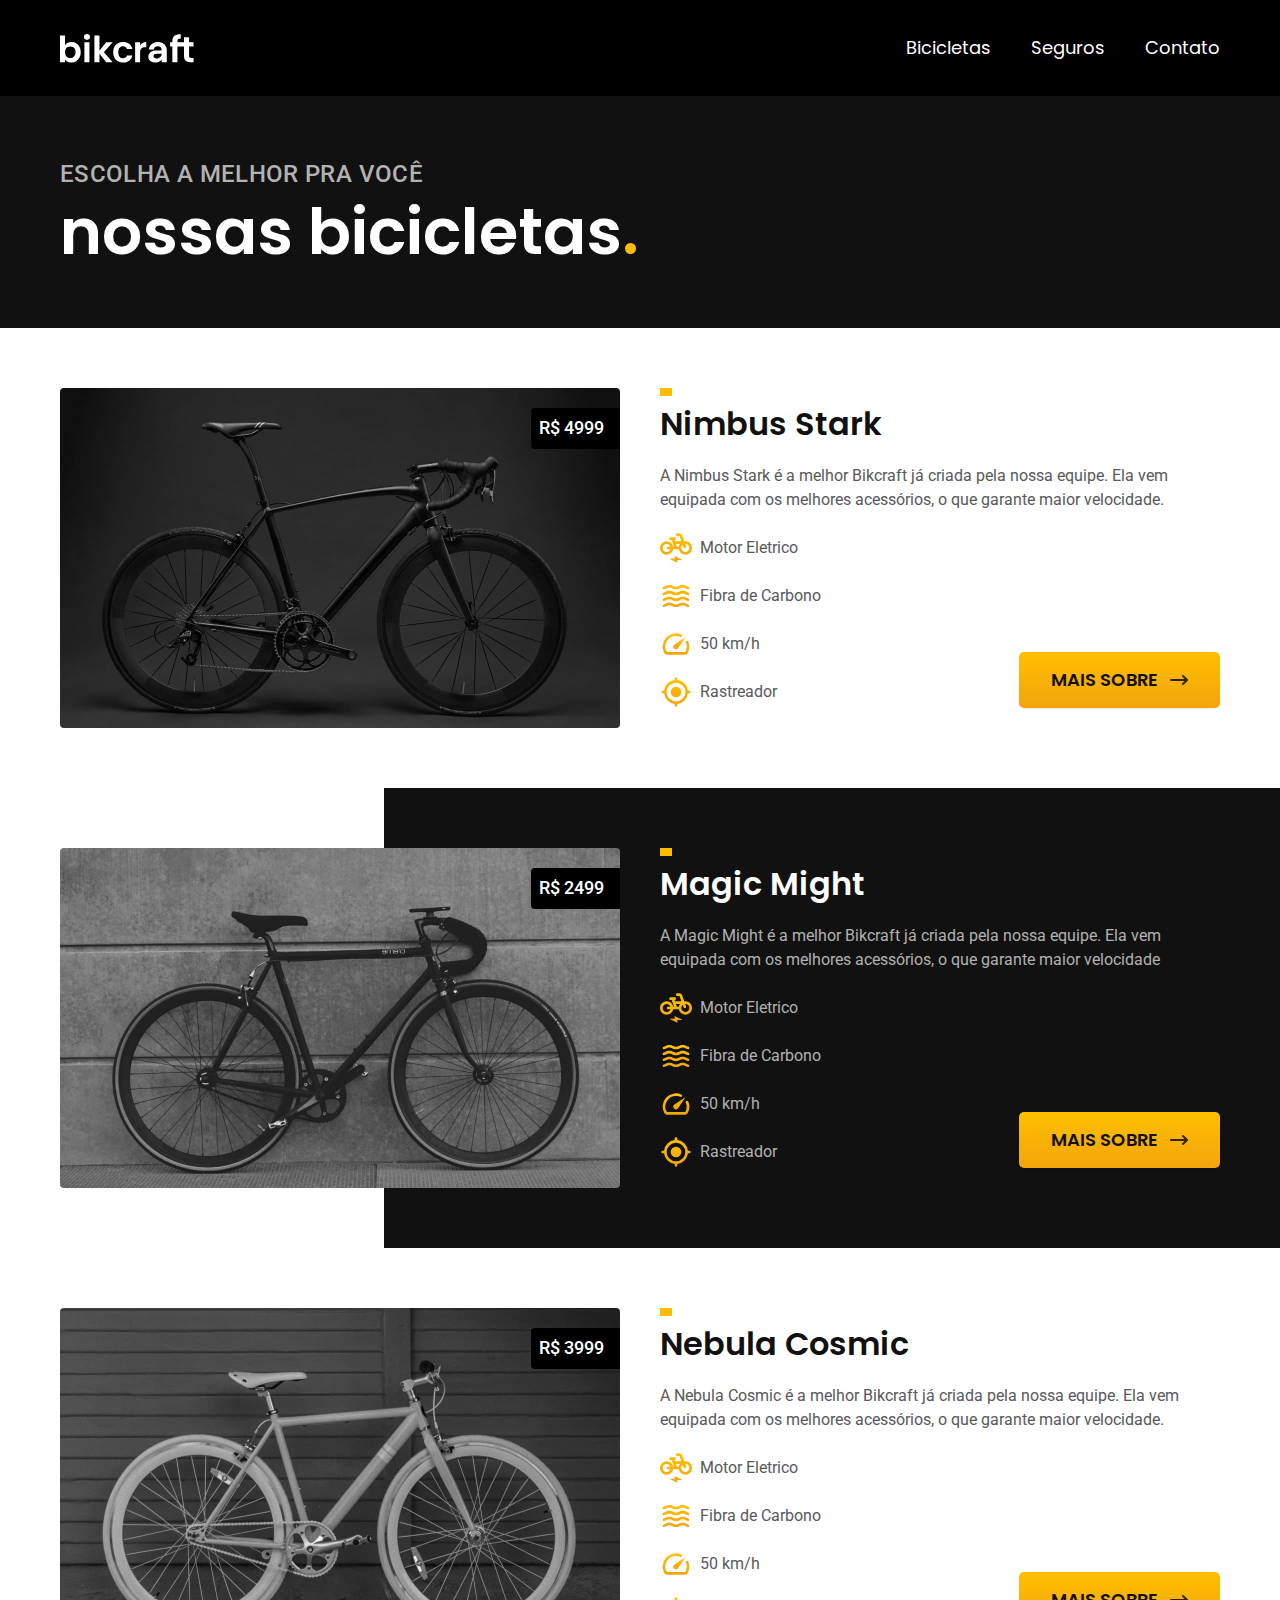
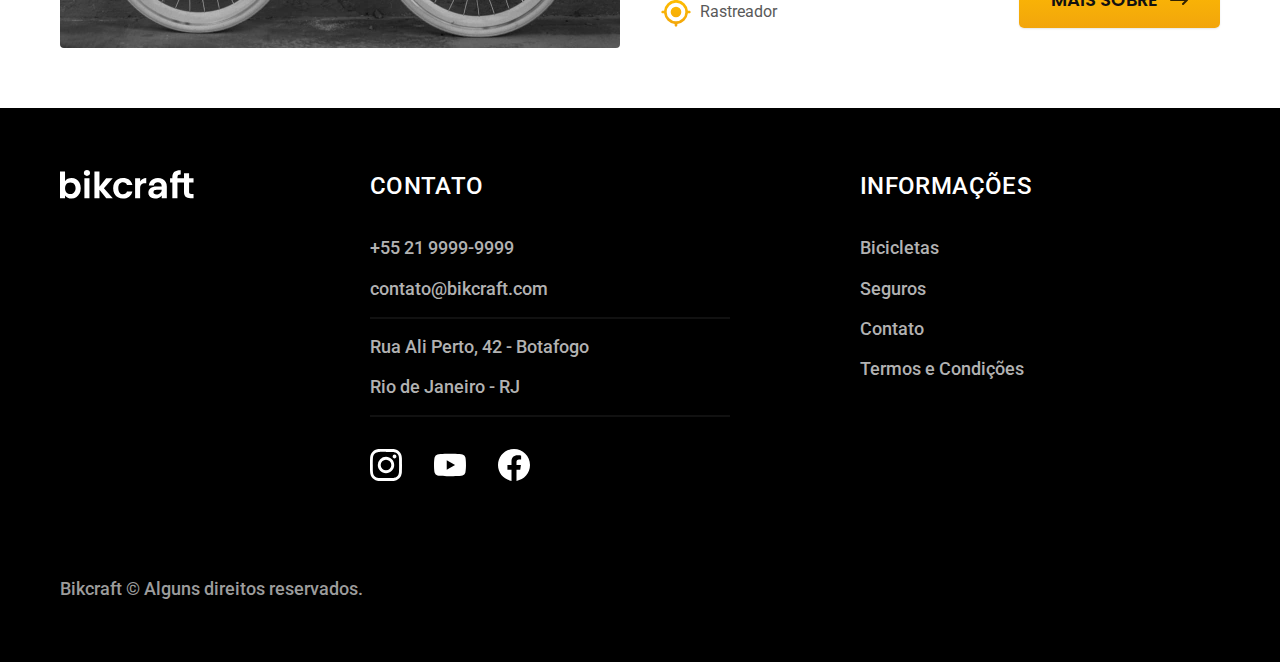
==== bicicletas.html @ 3f830cad "bicicletas e seguros" ====
<!DOCTYPE html>
<html lang="pt-br">

<head>
  <meta charset="UTF-8">
  <meta name="viewport"
    content="width=device-width, initial-scale=1.0">
  <link rel="stylesheet"
    href="./css/style.css">
  <link rel="preconnect"
    href="https://fonts.googleapis.com">
  <link rel="preconnect"
    href="https://fonts.gstatic.com"
    crossorigin>
  <link href="https://fonts.googleapis.com/css2?family=Poppins:wght@400;600&family=Roboto:wght@400;500&family=Merriweather:ital,wght@1,900&display=swap"
    rel="stylesheet">
  <title>Bicicletas</title>
  <meta name="description"
    content="Bicicletas elétricas de alta precisão e qualidade, feitas sob medida para o cliente. Explore o mundo na sua velocidade com a Bikcraft.">
</head>

<body>
  <header class="header-bg">
    <div class="header container">
      <a href="./"><img src="./img/bikcraft.svg"
          alt="bikcraft"></a>
      <nav aria-label="primaria">
        <ul class="header-menu font-1-m cor-00">
          <li><a href="./bicicletas.html">Bicicletas</a></li>
          <li><a href="./seguros.html">Seguros</a></li>
          <li><a href="./contato.html">Contato</a></li>
        </ul>
      </nav>
    </div>
  </header>

  <body>
    <main>
      <div class="titulo-bg">
        <div class="titulo container">
          <p class="font-2-l-b cor-05">Escolha a melhor pra você</p>
          <h1 class="font-1-xxl cor-00">nossas bicicletas<span class="cor-p1">.</span></h1>
        </div>
      </div>


      <div class="bicicletas container">
        <div class="bicicletas-img">
          <span class="font-2-m cor-00">R$ 4999</span>
          <img src="./img/bicicletas/nimbus.jpg"
            alt="Nimbus Stark">
        </div>
        <div class="bicicletas-conteudo">
          <h2 class="font-1-xl">Nimbus Stark</h2>
          <p class="font-2-s cor-08">A Nimbus Stark é a melhor Bikcraft já criada pela nossa equipe. Ela vem equipada com os melhores acessórios, o que garante maior velocidade.</p>
          <ul class="font-2-s cor-08">
            <li>
              <img src="./img/icones/eletrica.svg"
                alt="">
              <p>Motor Eletrico</p>
            </li>
            <li>
              <img src="./img/icones/carbono.svg"
                alt="">
              <p>Fibra de Carbono
              </p>
            </li>
            <li>
              <img src="./img/icones/velocidade.svg"
                alt="">
              <p>50 km/h</p>
            </li>
            <li>
              <img src="./img/icones/rastreador.svg"
                alt="">
              <p>Rastreador</p>
            </li>
          </ul>
          <a href="./nimbus.html"
            class="btn seta">Mais sobre</a>
        </div>
      </div>

      <div class="bicicletas-bg">
        <div class="bicicletas container">
          <div class="bicicletas-img">
            <span class="font-2-m cor-00">R$ 2499</span>
            <img src="./img/bicicletas/magic.jpg"
              alt="Nimbus Stark">
          </div>
          <div class="bicicletas-conteudo">
            <h2 class="font-1-xl cor-00">Magic Might</h2>
            <p class="font-2-s cor-05">A Magic Might é a melhor Bikcraft já criada pela nossa equipe. Ela vem equipada com os melhores acessórios, o que garante maior velocidade</p>
            <ul class="font-2-s cor-05">
              <li>
                <img src="./img/icones/eletrica.svg"
                  alt="">
                <p>Motor Eletrico</p>
              </li>
              <li>
                <img src="./img/icones/carbono.svg"
                  alt="">
                <p>Fibra de Carbono
                </p>
              </li>
              <li>
                <img src="./img/icones/velocidade.svg"
                  alt="">
                <p>50 km/h</p>
              </li>
              <li>
                <img src="./img/icones/rastreador.svg"
                  alt="">
                <p>Rastreador</p>
              </li>
            </ul>
            <a href="./nimbus.html"
              class="btn seta">Mais sobre</a>
          </div>
        </div>
      </div>

      <div class="bicicletas container">
        <div class="bicicletas-img">
          <span class="font-2-m cor-00">R$ 3999</span>
          <img src="./img/bicicletas/nebula.jpg"
            alt="Nimbus Stark">
        </div>
        <div class="bicicletas-conteudo">
          <h2 class="font-1-xl">Nebula Cosmic</h2>
          <p class="font-2-s cor-08">A Nebula Cosmic é a melhor Bikcraft já criada pela nossa equipe. Ela vem equipada com os melhores acessórios, o que garante maior velocidade.</p>
          <ul class="font-2-s cor-08">
            <li>
              <img src="./img/icones/eletrica.svg"
                alt="">
              <p>Motor Eletrico</p>
            </li>
            <li>
              <img src="./img/icones/carbono.svg"
                alt="">
              <p>Fibra de Carbono
              </p>
            </li>
            <li>
              <img src="./img/icones/velocidade.svg"
                alt="">
              <p>50 km/h</p>
            </li>
            <li>
              <img src="./img/icones/rastreador.svg"
                alt="">
              <p>Rastreador</p>
            </li>
          </ul>
          <a href="./nimbus.html"
            class="btn seta">Mais sobre</a>
        </div>
      </div>


    </main>

    <footer class="footer-bg">
      <div class="footer container">
        <img src="./img/bikcraft.svg"
          alt="Bikcraft">
        <div class="footer-contato">
          <h3 class="font-2-l-b cor-00">Contato</h3>
          <ul class="font-2-m cor-05 footer-contato-item">
            <li><a href="tel:+55219999-9999">+55 21 9999-9999</a></li>
            <li><a href="mailto:contato@bikcraft.com">contato@bikcraft.com</a></li>
            <li>Rua Ali Perto, 42 - Botafogo</li>
            <li>Rio de Janeiro - RJ</li>
          </ul>
          <ul class="footer-redes">
            <li><a href="./"><img src="./img/redes/instagram.svg"
                  alt="Instagra"></a></li>
            <li><a href="./"><img src="./img/redes/youtube.svg"
                  alt="Facebook"></a></li>
            <li><a href="./"><img src="./img/redes/facebook.svg"
                  alt="Youtube"></a></li>
          </ul>
        </div>
        <div class="footer-informacoes">
          <h3 class="font-2-l-b cor-00">Informações</h3>
          <nav>
            <ul class="font-2-m cor-05">
              <li><a href="./bicicletas.html">Bicicletas</a></li>
              <li><a href="./seguros.html">Seguros</a></li>
              <li><a href="./contato.html">Contato</a></li>
              <li><a href="./termos.html">Termos e Condições</a></li>
            </ul>
          </nav>
        </div>
        <p class="font-2-m cor-06">Bikcraft &copy; Alguns direitos reservados.</p>
      </div>
    </footer>
  </body>

</html>
---- css/style.css ----
/* global */
@import "./global/global.css";
@import "./global/header.css";
@import "./global/footer.css";

/* utilidades */
@import "./utilidades/componentes.css";
/* home */
@import "./home/introducao.css";
@import "./home/tecnologia.css";
@import "./home/parceiros.css";
@import "./home/depoimento.css";
/* tipografia */
@import "./utilidades/tipografia.css";
/* cores */
@import "./utilidades/cores.css";
/* bicicletas */
@import "./bicicletas/bicicletas-lista.css";
@import "./bicicletas/bicicletas.css";
/* seguros */
@import "./seguros/seguros.css";
@import "./seguros/vantagens.css";
/* termos */
@import "./termos/termos.css";
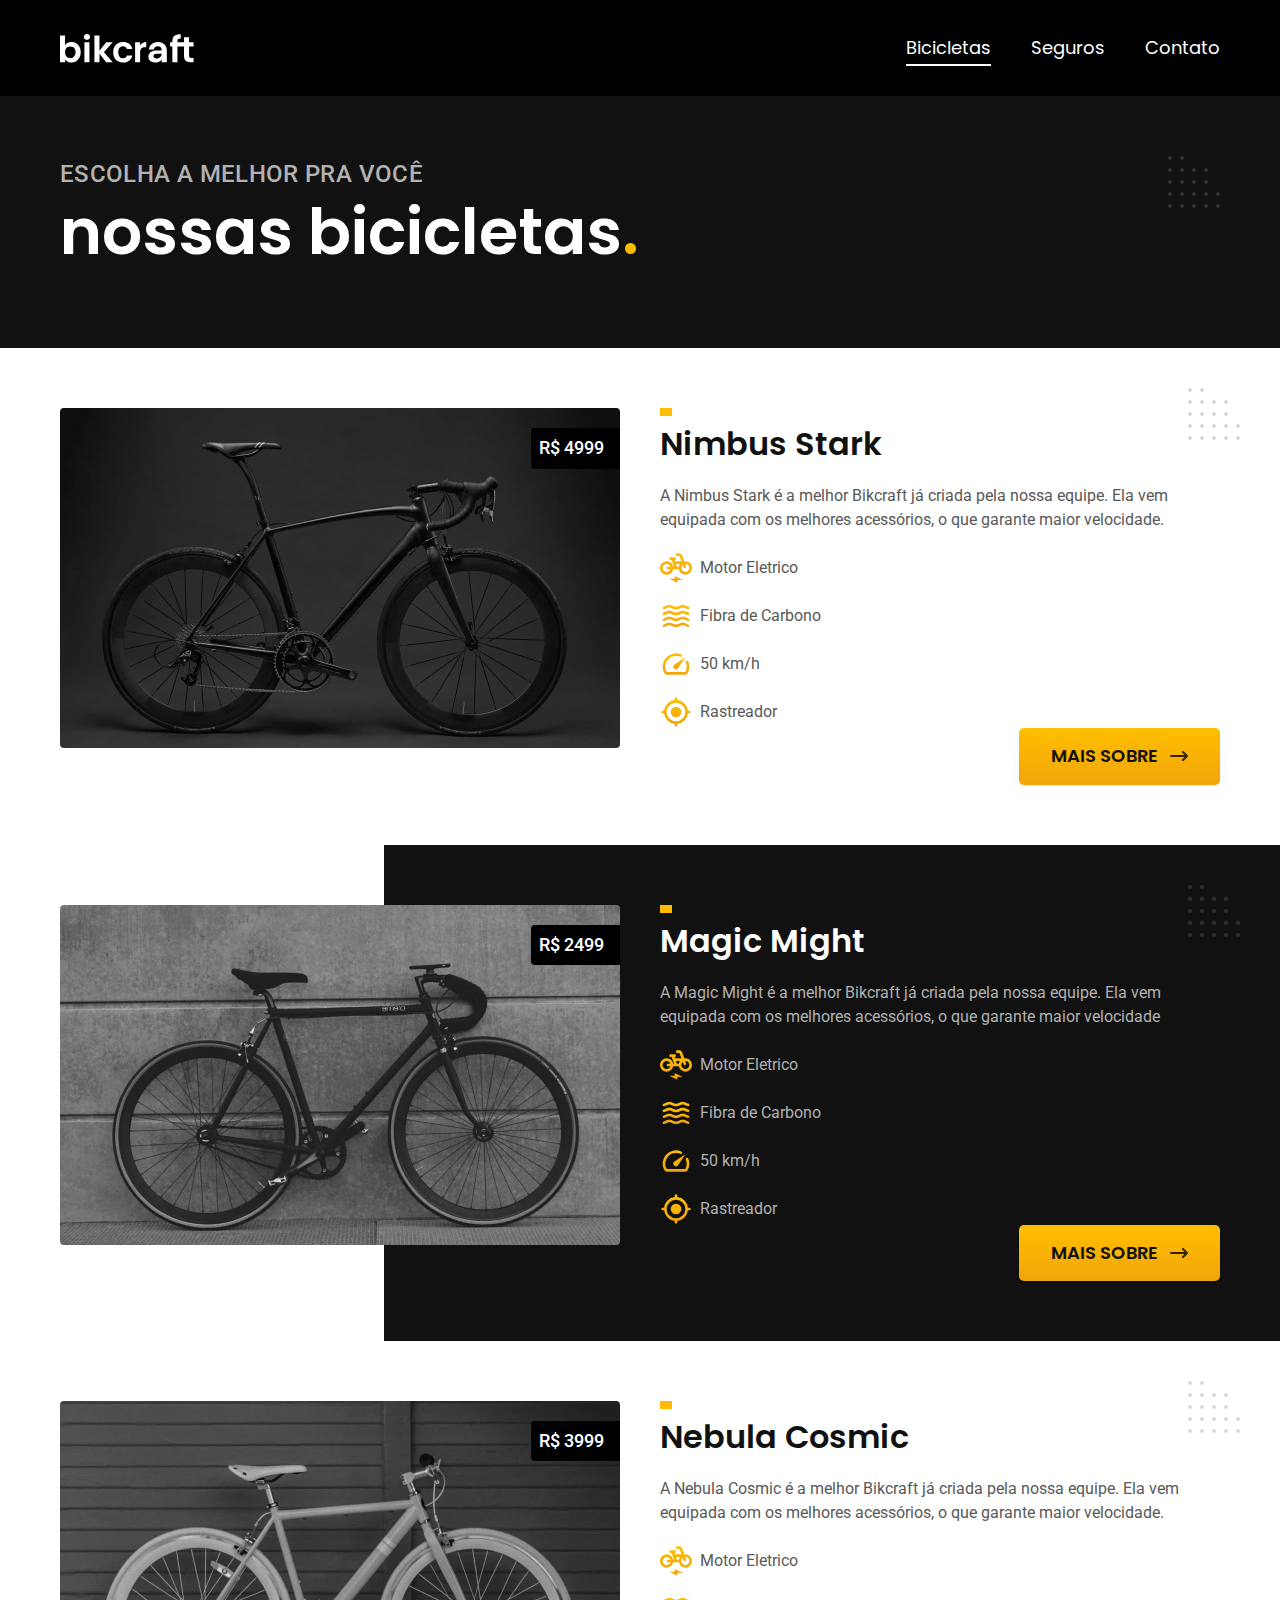
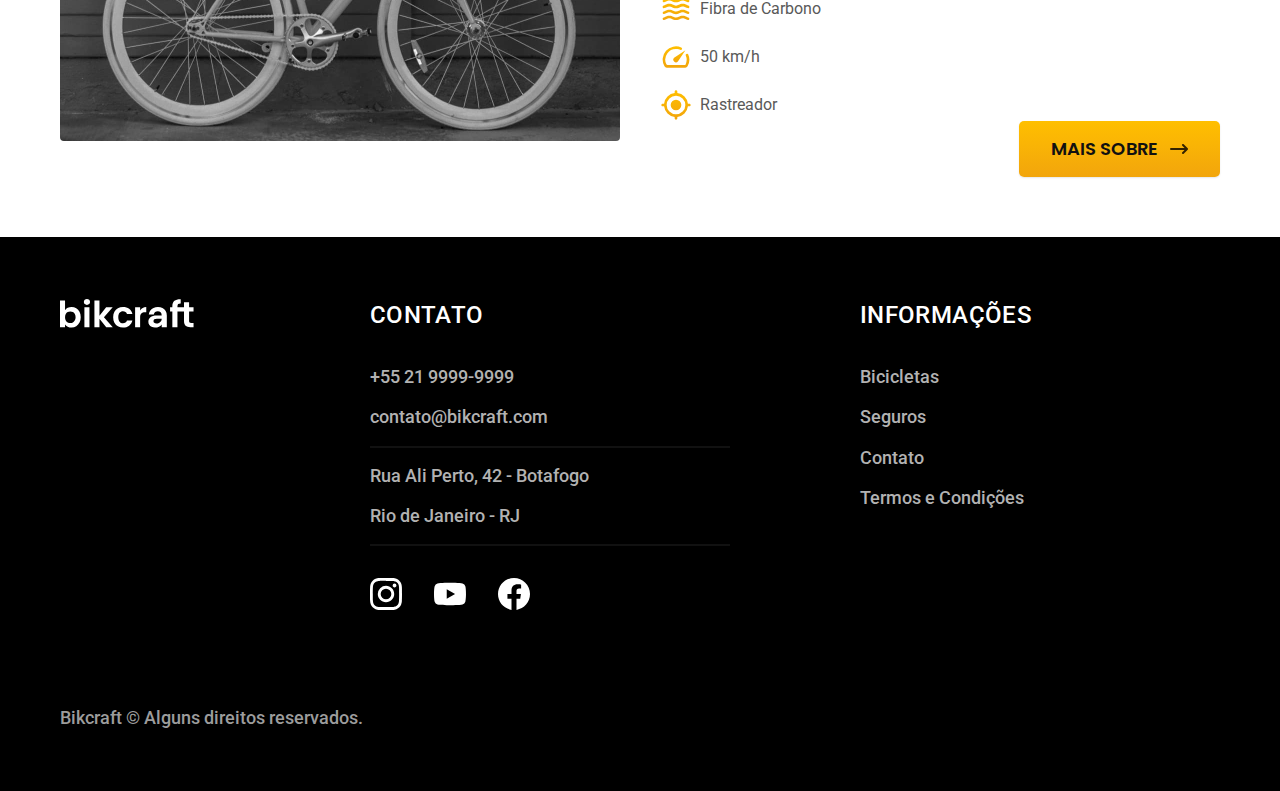
==== commit fe864f1e: "javascript e otimizado" ====
--- a/bicicletas.html
+++ b/bicicletas.html
@@ -5,8 +5,14 @@
   <meta charset="UTF-8">
   <meta name="viewport"
     content="width=device-width, initial-scale=1.0">
+  <link rel="preload"
+    href="./css/style.min.css"
+    as="style">
   <link rel="stylesheet"
-    href="./css/style.css">
+    href="./css/style.min.css">
+  <link rel="shortcut icon"
+    href="./favicon.svg"
+    type="image/svg+xml">
   <link rel="preconnect"
     href="https://fonts.googleapis.com">
   <link rel="preconnect"
@@ -17,6 +23,7 @@
   <title>Bicicletas</title>
   <meta name="description"
     content="Bicicletas elétricas de alta precisão e qualidade, feitas sob medida para o cliente. Explore o mundo na sua velocidade com a Bikcraft.">
+  <script>document.documentElement.classList.add("js");</script>
 </head>
 
 <body>
@@ -76,7 +83,7 @@
               <p>Rastreador</p>
             </li>
           </ul>
-          <a href="./nimbus.html"
+          <a href="./bicicletas/nimbus.html"
             class="btn seta">Mais sobre</a>
         </div>
       </div>
@@ -114,7 +121,7 @@
                 <p>Rastreador</p>
               </li>
             </ul>
-            <a href="./nimbus.html"
+            <a href="./bicicletas/nimbus.html"
               class="btn seta">Mais sobre</a>
           </div>
         </div>
@@ -195,6 +202,7 @@
         <p class="font-2-m cor-06">Bikcraft &copy; Alguns direitos reservados.</p>
       </div>
     </footer>
+    <script src="./js/index.js"></script>
   </body>
 
 </html>--- a/css/style.min.css
+++ b/css/style.min.css
@@ -0,0 +1 @@
+*{margin:0;padding:0;list-style:none;box-sizing:border-box;text-decoration:none;color:inherit}body{font-family:Arial,Helvetica,sans-serif;color:var(--cor-11)}img{max-width:100%;display:block;height:auto}img[src$=".jpg"]{border-radius:4px}.header-bg{background-color:var(--cor-12)}.header{display:flex;flex-wrap:wrap;justify-content:space-between;align-items:center;gap:20px;padding:20px}.header-menu{display:flex;gap:40px;flex-wrap:wrap}.header-menu a{padding:16px 0;display:inline-block;position:relative}.header-menu a::after{content:"";display:block;height:2px;width:0;background-color:var(--cor-00);margin-top:4px;position:absolute;transition:.3s}.header-menu a.ativo::after,.header-menu a:hover::after{width:100%}@media (max-width:800px){.header-menu{gap:20px}.header-menu a{padding:16px 20px;background-color:var(--cor-11);border-radius:5px}.header-menu a:hover{background-color:var(--cor-10)}.header-menu a::after{display:none}}@media (max-width:600px){.header-menu{gap:10px}.header-menu a{padding:8px 12px;font-size:14px}}.footer-bg{background-color:var(--cor-12)}.footer{display:grid;grid-template-columns:3fr 5fr 4fr;gap:40px;padding-top:60px;padding-bottom:60px}.footer h3{margin-bottom:32px}.footer-contato-item{margin-bottom:32px}.footer-contato-item li:nth-child(2n):after{content:"";display:block;max-width:360px;height:2px;background-color:var(--cor-11);margin-top:16px}.footer li{margin-bottom:16px}.footer-redes{display:flex;gap:32px}.footer a:hover{color:var(--cor-00)}.footer p{grid-column:1/-1;margin-top:40px}@media (max-width:800px){.footer>img{display:none}.footer{grid-template-columns:1fr 1fr}}@media (max-width:600px){.footer{grid-template-columns:1fr;gap:60px}.footer p{margin-top:0}}.container{max-width:1200px;margin-right:auto;margin-left:auto;padding-left:20px;padding-right:20px}.btn{display:inline-block;padding:16px 32px;background:linear-gradient(#ffbf00,#f2a50c);border-radius:5px;box-shadow:0 1px 2px rgba(0,0,0,.1);text-transform:uppercase;font:600 1.125rem/1.35 Poppins,sans-serif;max-width:max-content;border:none;grid-column:1/-1;cursor:pointer}.btn.secundario{background:var(--cor-10);color:var(--cor-00)}.btn.seta{display:flex;align-items:center}.btn.seta::after{content:"";width:18px;height:10px;margin-left:12px;display:block;background-image:url("../img/icones/seta.svg");transition:.2s}.btn.seta:hover::after{transform:translateX(4px)}.btn:hover{background:linear-gradient(#ffb60d,#e59317)}@media (max-width:600px){.btn{padding:12px 16px;font-size:1rem}}.link{display:inline-block;color:var(--cor-p1);font:500 1.5rem/1.5 Poppins,sans-serif;text-transform:uppercase}.link::after{content:"";display:block;width:100%;height:4px;background-color:currentColor}.link:hover{color:var(--cor-00)}#seguros .titulo-bg{padding-bottom:0}.titulo-bg{padding-top:60px;padding-bottom:60px;background-color:var(--cor-11)}.titulo{background:url("../img/dec/top-right.svg") no-repeat top right 20px}.titulo h1{padding-bottom:20px}.titulo p{margin-bottom:4px}.input#msg{height:160px}@media (max-width:800px){.titulo-bg{padding-top:40px;padding-bottom:20px}.titulo p{font-size:1rem;text-transform:lowercase;font-weight:400}}.contato-form,.formulario{display:grid;grid-template-columns:1fr 1fr;gap:8px}.col{grid-column:1/-1}.form label{display:block;font:600 1rem/1.5 Poppins,sans-seriff;margin-bottom:4px}.input{padding:12px;height:48px;width:100%;border-radius:4px;background-color:var(--cor-02);border:1px solid var(--cor-01);margin-bottom:20px;font:400 1rem/1.5 Roboto,sans-serif}.input:focus{outline:0;border-color:var(--cor-p1);background-color:var(--cor-00);box-shadow:0 0 0 2px #fea}@media (max-width:800px){.contato-form,.formulario{padding:20px}.contato-form .formulario{border-radius:0 0 5px 5px}}@media (max-width:600px){.contato-form .formulario{grid-template-columns:1fr}}.js .js [data-anime]{opacity:0}.js .fadeInDown{transform:translate3d(0,-20px,0)}.js .fadeInLeft{transform:translate3d(-20px,0,0)}.js .anime{opacity:1;transform:none;transition:transform .6s,opacity .6s}@media (prefers-reduced-motion){[data-anime]{transform:none}}.introducao-bg{background:var(--cor-12);box-shadow:inset 0 -120px var(--cor-00)}.introducao{display:grid;grid-template-columns:1fr 1fr;gap:0 40px;padding-top:40px}.introducao-conteudo{align-self:end;padding-bottom:200px}.introducao-img img{width:100%;height:100%;object-fit:cover}.introducao-conteudo h1{margin-bottom:32px}.introducao-conteudo p{margin-bottom:20px}@media (max-width:800px){.introducao-bg{background:var(--cor-11)}.introducao{grid-template-columns:1fr;gap:32px}.introducao-conteudo{padding-bottom:0}.introducao-conteudo h1{margin-bottom:16px}.introducao img{height:300px;width:100%}}.tecnologia-bg{background:var(--cor-11);box-shadow:0 80px var(--cor-00) inset,0 -80px var(--cor-00) inset}.tecnologia{display:grid;grid-template-columns:1fr 1fr;gap:40px}.tecnologia-img img{width:100%;height:100%;object-fit:cover;object-position:left}.tecnologia-conteudo{padding-top:160px;padding-bottom:160px}.tecnologia-conteudo>span{display:block;margin-bottom:20px}.tecnologia-conteudo h2{margin-bottom:32px}.tecnologia-conteudo>p{margin-bottom:32px}.tecnologia-conteudo a{margin-bottom:80px}.tecnologia-lista{display:flex;gap:40px}.tecnologia-lista h3{margin-bottom:8px;width:max-content}.tecnologia-lista img{margin-bottom:8px;width:24px}@media (max-width:800px){.tecnologia-bg{box-shadow:none}.tecnologia{grid-template-columns:1fr}.tecnologia-conteudo{padding-top:60px;padding-bottom:60px}.tecnologia-img{display:none}.tecnologia-conteudo a{margin-bottom:60px}}@media (max-width:600px){.tecnologia-lista{flex-direction:column}}.parceiros{padding-top:60px;padding-bottom:120px}.parceiros h2{margin-bottom:60px}.parceiros ul{display:grid;grid-template-columns:repeat(4,1fr);max-width:1400px;margin:0 auto;padding:0 20px}.parceiros li{display:flex;padding:32px;border-left:2px solid var(--cor-02)}.parceiros li img{margin:auto}.parceiros li:first-child,.parceiros li:nth-child(5){border:none}.parceiros li:nth-child(n+5){border-top:2px solid var(--cor-02)}@media (max-width:800px){.parceiros{padding-bottom:60px}.parceiros ul li{padding:20px}.parceiros h2{margin-bottom:20px}.parceiros ul{grid-template-columns:1fr 1fr}.parceiros li:nth-child(n+3){border-top:2px solid var(--cor-02)}.parceiros li:nth-child(odd){border-left:none}}.depoimento{display:grid;grid-template-columns:1fr 1fr;background:var(--cor-p1);overflow:hidden}.depoimento img{border-radius:0;height:100%;width:100%;object-fit:cover}.depoimento-conteudo{padding:40px 40px 80px 80px;align-self:end;background:url("../img/dec/bottom-right-p.svg") no-repeat bottom 40px right 40px}.depoimento-conteudo p{max-width:32ch;font-family:Merriweather,serif;font-style:italic;font-weight:900;margin-bottom:32px;position:relative}.depoimento-conteudo p::before{content:"“";font-size:5rem;color:var(--cor-p2);position:absolute;left:-45px;top:-20px}.depoimento-conteudo p::after{content:"”";font-size:5rem;color:var(--cor-p2);position:absolute}@media (min-width:1200px){.depoimento img{max-height:520px}}@media (max-width:800px){.depoimento{grid-template-columns:1fr;text-align:center}.depoimento img{max-height:200px}.depoimento-conteudo{padding:40px 20px;margin:auto}}.font-1-xs{font:600 0.75rem/1.35 Poppins,sans-serif}.font-2-xs{font:400 0.875rem/1.43 Roboto,sans-serif}.font-2-s{font:400 1rem/1.5 Roboto,sans-serif}.font-1-s{font:400 1rem/1.5 Poppins,sans-serif}.font-2-m{font:500 1.125rem/1.35 Roboto,sans-serif}.font-1-m-b{font:600 1.125rem/1.35 Poppins,sans-serif}.font-1-m{font:400 1.125rem/1.35 Poppins,sans-serif}.font-2-l-b{font:500 1.5rem/1.5 Roboto,sans-serif;text-transform:uppercase;letter-spacing:.015em}.font-2-l{font-size:1.5rem;line-height:1.5;font-family:Roboto;font-weight:400}.font-1-l{font:400 1.5rem/1.5 Poppins,sans-serif}.font-1-xl{font:600 2rem/1.25 Poppins,sans-serif}.font-1-xxl{font-size:4rem;line-height:1.125;font-family:Poppins,sans-serif;font-weight:600}@media (max-width:1200px){.font-1-xxl{font-size:3rem}.font-2-l,.font-2-l-b{font-size:1.125rem}}@media (max-width:800px){.font-1-xxl{font-size:2rem}.font-1-xl{font-size:1.5rem}}:root{--cor-12:#000;--cor-11:#111111;--cor-10:#2E2E2E;--cor-09:#404040;--cor-08:#595959;--cor-07:#717171;--cor-06:#9C9C9C;--cor-05:#B2B2B2;--cor-04:#CCCCCC;--cor-03:#DEDEDE;--cor-02:#EDEDED;--cor-01:#F7F7F7;--cor-00:#ffffff;--cor-p5:#332200;--cor-p4:#664400;--cor-p3:#A66F00;--cor-p2:#E4A30B;--cor-p1:#FFBB00}.cor-p1{color:var(--cor-p1)}.cor-p2{color:var(--cor-p2)}.cor-p3{color:var(--cor-p3)}.cor-p4{color:var(--cor-p4)}.cor-p5{color:var(--cor-p5)}.cor-00{color:var(--cor-00)}.cor-01{color:var(--cor-01)}.cor-02{color:var(--cor-02)}.cor-03{color:var(--cor-03)}.cor-04{color:var(--cor-04)}.cor-05{color:var(--cor-05)}.cor-06{color:var(--cor-06)}.cor-07{color:var(--cor-07)}.cor-08{color:var(--cor-08)}.cor-09{color:var(--cor-09)}.cor-10{color:var(--cor-10)}.cor-11{color:var(--cor-11)}.cor-12{color:var(--cor-12)}.bicicletas-lista{padding-top:60px;padding-bottom:120px}.bicicletas-lista h2{padding-bottom:40px}.bicicletas-lista ul{display:flex;gap:40px;padding:0 20px 20px 20px;max-width:1400px;margin:0 auto;overflow-x:auto}#bicicleta .bicicletas-lista ul{padding:0 0 20px 0}.bicicletas-lista ul li{min-width:280px}.bicicletas-lista img{margin-bottom:16px}.bicicletas-lista a{display:block}.bicicletas-lista h3{margin-bottom:8px;display:flex;align-items:center}.bicicletas-lista li span{padding-left:20px}.bicicletas-lista h3::before{content:" ";width:12px;height:8px;display:inline-block;background-color:var(--cor-p1);margin-right:8px;transition:.3s}.bicicletas-lista a:hover h3::before{width:24px}@media (max-width:800px){.bicicletas-lista{padding-top:30px;padding-bottom:60px}.bicicletas-lista ul{gap:20px}}.bicicletas-bg{background:linear-gradient(to right,var(--cor-00) 30%,var(--cor-11) 0)}.bicicletas{display:grid;grid-template-columns:1fr 1fr;padding-top:60px;padding-bottom:60px;gap:40px;justify-content:start;background:url("../img/dec/top-right.svg") no-repeat top 40px right}.bicicletas-img{position:relative}.bicicletas-img span{background-color:var(--cor-12);padding:8px 16px 8px 8px;position:absolute;border-radius:4px 0 0 4px;top:20px;right:0}.bicicletas-conteudo{display:grid;grid-template-columns:1fr auto;align-content:start}.bicicletas-conteudo h2,.bicicletas-conteudo>p{grid-column:1/-1}.bicicletas-conteudo h2{margin-bottom:20px}.bicicletas-conteudo h2::before{content:"";display:block;width:12px;height:8px;background-color:var(--cor-p1);margin-bottom:8px}.bicicletas-conteudo>p{margin-bottom:20px}.bicicletas-conteudo a{place-self:end}.bicicletas-conteudo ul{display:grid;grid-template-columns:1fr;gap:16px}.bicicletas ul li{display:flex;align-items:center;gap:8px}@media (max-width:800px){.bicicletas-bg{background:linear-gradient(to right,var(--cor-11) 30%,var(--cor-11) 0)}.bicicletas{grid-template-columns:1fr;gap:20px;padding-top:40px;padding-bottom:40px}}@media (max-width:600px){.bicicletas-conteudo{grid-template-columns:1fr;gap:20px}.bicicletas-conteudo ul{grid-template-columns:1fr 1fr;font-size:1rem;margin-bottom:32px}.bicicletas-conteudo a{place-self:start}}.bicicleta{display:grid;grid-template-columns:1fr 1fr;gap:40px;align-items:start;padding-bottom:60px;padding-bottom:60px}#bicicleta .titulo p{text-transform:uppercase}.bicicleta-img{display:flex;flex-wrap:wrap;gap:20px}.bicicleta-img img{flex:1;min-width:200px}.bicicleta-img img:first-child{min-width:100%}.bicicleta-conteudo>p{margin-bottom:32px}.bicicleta-comprar{display:grid;grid-template-columns:max-content auto;align-items:center;justify-items:start;gap:8px 12px;margin-bottom:40px}.bicicleta-comprar a{grid-row:span 2}.bicicleta-comprar span{display:flex;background:var(--cor-12);padding:4px 8px;gap:8px;align-items:center}.bicicleta-conteudo h2{text-transform:uppercase;letter-spacing:.015em;margin-bottom:12px}.bicicleta-ficha,.bicicleta-informacoes{padding:32px;background:var(--cor-12)}.bicicleta-informacoes{margin-bottom:40px;display:grid;grid-template-columns:1fr 1fr;gap:20px}.bicicleta-informacoes img{width:24px;margin-bottom:8px}.bicicleta-informacoes h3{margin-bottom:8px}.bicicleta-ficha li{padding:4px 0;display:flex;justify-content:space-between;border-bottom:solid 1px var(--cor-11)}.bicicleta-ficha li:last-child{border-bottom:none}.bicicleta-ficha span{color:var(--cor-06)}@media (max-width:800px){.bicicleta{grid-template-columns:1fr;padding-top:40px;padding-top:40px}.bicicleta-img{grid-row:2}}@media (max-width:400px){.bicicleta-informacoes{grid-template-columns:1fr}.bicicleta-comprar{grid-template-columns:1fr}}.seguro-bg{background-color:var(--cor-11);box-shadow:inset 0 120px var(--cor-00),inset 0 -120px var(--cor-12)}.seguro{display:grid;grid-template-columns:1fr 1fr;gap:40px}.seguro-img img{width:100%;height:100%;object-fit:cover}.seguro-conteudo{padding-top:180px;padding-bottom:180px}.seguro-conteudo h2{margin-bottom:32px}.seguro-conteudo p{margin-bottom:20px}@media (max-width:800px){.seguro-bg{box-shadow:inset 0 -60px var(--cor-12)}.seguro{grid-template-columns:1fr}.seguro-conteudo{grid-row:1;padding-bottom:0;padding-top:40px}}.seguros-bg{background:var(--cor-11)}.seguros{display:grid;grid-template-columns:1fr 1fr;gap:40px;align-items:center;padding-top:40px;padding-bottom:60px}.seguros h2{grid-column:1/-1}.seguros-item{display:grid;grid-template-columns:1fr auto;background-color:var(--cor-12);padding:32px 32px 32px 60px;border-radius:4px}.seguros-item h3{margin-bottom:32px}.seguros-item span{display:flex;flex-direction:column;align-items:end}.seguros-item ul{grid-column:1/-1;margin-bottom:32px}.seguros-item li{display:flex;align-items:center;position:relative}.seguros-item li+li{margin-top:20px}.seguros-item li::before{content:" ";display:block;width:13px;height:9px;background-image:url("../img/icones/lista.svg");position:absolute;left:-21px}@media (max-width:800px){.seguros{grid-template-columns:1fr}}.vantagens-bg{background-color:var(--cor-12)}.vantagens h2{padding-top:120px;padding-bottom:120px}.vantagens h3,.vantagens img{margin-bottom:8px}.vantagens ul{display:grid;grid-template-columns:repeat(auto-fit,minmax(280px,auto));gap:40px 80px;padding-bottom:120px}@media (max-width:800px){.vantagens h2{padding-top:60px;padding-bottom:60px}.vantagens ul{gap:20px}}.perguntas{padding-bottom:120px;padding-top:120px}.perguntas h2{margin-bottom:60px}.perguntas div{padding:20px 40px;border-radius:4px}.perguntas div:nth-child(odd){background-color:var(--cor-01)}.perguntas button{display:grid;grid-template-columns:auto 1fr auto;align-items:center;gap:8px;cursor:pointer;border:none;background:0 0;width:100%;text-align:start}.js .perguntas dd{display:none}.js .perguntas dd.ativa{display:block}.perguntas dd{margin-top:16px;margin-left:20px;max-width:80ch}.perguntas button::before{content:"";width:12px;height:8px;background-color:var(--cor-p1);display:block}.perguntas button::after{content:"";width:14px;height:6px;background:url("../img/icones/seta-abrir.svg");display:inline-block;transition:.3s}.perguntas button:hover::after,.perguntas button[aria-expanded=true]::after{transform:rotate(180deg)}@media (max-width:800px){.perguntas{padding-bottom:60px;padding-top:60px}.perguntas h2{margin-bottom:40px}}.termos{padding-top:80px;padding-bottom:80px}.termos h2{font-weight:600;margin-bottom:20px}.termos p{margin-bottom:24px;max-width:75ch}.termos p+h2{margin-top:40px}.contato-bg{background:linear-gradient(var(--cor-11) 50%,var(--cor-01) 50%)}#contato{background:var(--cor-01)}.contato{display:grid;grid-template-columns:5fr 7fr}.contato-form,.contato-loja{padding:60px;box-shadow:0 1px 2px rgba(0,0,0,.1)}.contato-loja{background:var(--cor-12) url("../img/dec/bottom-left.svg") no-repeat bottom 20px left 20px;border-radius:5px 0 0 5px}.contato-loja h2{margin-bottom:60px}.contato-loja-email,.contato-loja-endereco,.contato-loja-telefone{display:grid;grid-template-columns:max-content 1fr;gap:8px;align-items:center}.contato-loja-email,.contato-loja-endereco{margin-bottom:32px}.contato-loja-telefone{margin-bottom:60px}.contato-loja-email li,.contato-loja-endereco li{grid-column:2/-1}.contato-rede-social{display:flex;gap:32px;margin-left:26px}.contato-form{border-radius:0 5px 5px 0;background:var(--cor-00) url("../img/dec/bottom-right.svg") no-repeat bottom 20px right 20px}@media (max-width:800px){.contato{grid-template-columns:1fr}.contato-form,.contato-loja{padding:20px}.contato-loja{border-radius:5px 5px 0 0;background:var(--cor-12)}.contato-form{border-radius:0 0 5px 5px}.contato-loja h2,.contato-loja-telefone{margin-bottom:32px}.contato-rede-social{margin-bottom:12px}}@media (max-width:600px){.contato-form{grid-template-columns:1fr}}.lojas{display:grid;grid-template-columns:1fr 1fr;gap:40px;margin-bottom:120px}.lojas h2{padding-top:120px;padding-bottom:60px;grid-column:1/-1}.lojas-item-conteudo{background-color:var(--cor-00);padding:32px;border-radius:0 0 5px 5px;box-shadow:0 1px 2px rgba(0,0,0,.1)}.lojas-item-conteudo ul{display:grid;grid-template-columns:1fr 1fr;padding-top:32px;padding-bottom:32px;gap:0 16px}.lojas-item-conteudo li{border-left:2px solid var(--cor-02);padding:8px 0 8px 12px}.lojas-item-conteudo p{display:flex;gap:8px;align-items:center}@media (max-width:800px){.lojas{gap:20px}.lojas h2{padding-top:60px;padding-bottom:32px}.lojas-item-conteudo ul{grid-template-columns:1fr}}@media (max-width:600px){.lojas{grid-template-columns:1fr;margin-bottom:60px}}#orcamento{background:linear-gradient(var(--cor-11) 600px,var(--cor-01) 0)}.orcamento{display:grid;grid-template-columns:5fr 7fr;padding-bottom:120px}.orcamento h2{text-transform:uppercase;position:relative;display:flex;align-items:center}.orcamento h2::before{content:" ";display:block;width:4px;height:8px;background-color:var(--cor-p1);position:absolute;left:-12px}.orcamento-dados,.orcamento-produto{padding:60px;box-shadow:0 1px 2px rgba(0,0,0,.1)}.orcamento-produto{border-radius:5px 0 0 5px;background:var(--cor-12) url("../img/dec/bottom-left.svg") no-repeat bottom 20px left 20px;border-radius:5px 0 0 5px;display:grid;grid-template-columns:1fr 1fr;align-content:start;gap:20px}.orcamento-produto label{background:var(--cor-10);padding:12px 16px;border-radius:4px;font:400 1rem/1.5 Poppins,sans-serif;cursor:pointer;display:grid;grid-template-columns:auto 1fr auto;align-items:center;border:1px solid var(--cor-10)}.orcamento-produto label:hover{background-color:var(--cor-09);border:1px solid var(--cor-09)}.orcamento-produto input:focus+label{box-shadow:0 0 0 2px var(--cor-p1);border:1px solid var(--cor-12)}.orcamento-produto label::before{content:"";width:12px;height:12px;display:inline-block;border-radius:50%;border:1px solid var(--cor-06);margin-right:8px}.orcamento-produto label span{display:none}.orcamento-produto input:checked+label span{display:inline-block}.orcamento-produto input:checked+label::before{border-color:var(--cor-07);box-shadow:inset 0 0 0 3px var(--cor-00),inset 0 0 0 6px var(--cor-07)}.orcamento-produto input:checked+label{background:var(--cor-00);color:var(--cor-11)}.orcamento-produto input{opacity:0;pointer-events:none;position:absolute}.orcamento-produto>*{grid-column:1/-1}.orcamento-produto>label{grid-column:initial}.orcamento-dados{border-radius:0 5px 5px 0;background:var(--cor-00) url("../img/dec/bottom-right.svg") no-repeat bottom 20px right 20px}.orcamento-conteudo{display:none}.orcamento-conteudo h2,.orcamento-dados h2{margin-bottom:20px}#bikcraft:checked~#orcamento-bikcraft,#seguro:checked~#orcamento-seguro{display:grid;gap:20px}.orcamento-detalhes{background:var(--cor-00);padding:20px;display:none;grid-template-columns:1fr 1fr;border-radius:4px;align-items:center}.orcamento-detalhes li{display:flex;gap:8px;align-items:center;margin-bottom:8px}.orcamento-detalhes li img{width:16px}.orcamento-produto input:checked+label+.orcamento-detalhes{display:grid}@media (max-width:1200px){.orcamento-dados,.orcamento-produto{padding:32px}}@media (max-width:800px){.orcamento{grid-template-columns:1fr}.orcamento-produto{border-radius:5px 5px 0 0;background-color:var(--cor-12)}.orcamento-dados{border-radius:0 0 5px 5px}}@media (max-width:400px){.orcamento-dados,.orcamento-produto{grid-template-columns:1fr}}--- a/css/style.min.css
+++ b/css/style.min.css
@@ -0,0 +1 @@
+*{margin:0;padding:0;list-style:none;box-sizing:border-box;text-decoration:none;color:inherit}body{font-family:Arial,Helvetica,sans-serif;color:var(--cor-11)}img{max-width:100%;display:block;height:auto}img[src$=".jpg"]{border-radius:4px}.header-bg{background-color:var(--cor-12)}.header{display:flex;flex-wrap:wrap;justify-content:space-between;align-items:center;gap:20px;padding:20px}.header-menu{display:flex;gap:40px;flex-wrap:wrap}.header-menu a{padding:16px 0;display:inline-block;position:relative}.header-menu a::after{content:"";display:block;height:2px;width:0;background-color:var(--cor-00);margin-top:4px;position:absolute;transition:.3s}.header-menu a.ativo::after,.header-menu a:hover::after{width:100%}@media (max-width:800px){.header-menu{gap:20px}.header-menu a{padding:16px 20px;background-color:var(--cor-11);border-radius:5px}.header-menu a:hover{background-color:var(--cor-10)}.header-menu a::after{display:none}}@media (max-width:600px){.header-menu{gap:10px}.header-menu a{padding:8px 12px;font-size:14px}}.footer-bg{background-color:var(--cor-12)}.footer{display:grid;grid-template-columns:3fr 5fr 4fr;gap:40px;padding-top:60px;padding-bottom:60px}.footer h3{margin-bottom:32px}.footer-contato-item{margin-bottom:32px}.footer-contato-item li:nth-child(2n):after{content:"";display:block;max-width:360px;height:2px;background-color:var(--cor-11);margin-top:16px}.footer li{margin-bottom:16px}.footer-redes{display:flex;gap:32px}.footer a:hover{color:var(--cor-00)}.footer p{grid-column:1/-1;margin-top:40px}@media (max-width:800px){.footer>img{display:none}.footer{grid-template-columns:1fr 1fr}}@media (max-width:600px){.footer{grid-template-columns:1fr;gap:60px}.footer p{margin-top:0}}.container{max-width:1200px;margin-right:auto;margin-left:auto;padding-left:20px;padding-right:20px}.btn{display:inline-block;padding:16px 32px;background:linear-gradient(#ffbf00,#f2a50c);border-radius:5px;box-shadow:0 1px 2px rgba(0,0,0,.1);text-transform:uppercase;font:600 1.125rem/1.35 Poppins,sans-serif;max-width:max-content;border:none;grid-column:1/-1;cursor:pointer}.btn.secundario{background:var(--cor-10);color:var(--cor-00)}.btn.seta{display:flex;align-items:center}.btn.seta::after{content:"";width:18px;height:10px;margin-left:12px;display:block;background-image:url("../img/icones/seta.svg");transition:.2s}.btn.seta:hover::after{transform:translateX(4px)}.btn:hover{background:linear-gradient(#ffb60d,#e59317)}@media (max-width:600px){.btn{padding:12px 16px;font-size:1rem}}.link{display:inline-block;color:var(--cor-p1);font:500 1.5rem/1.5 Poppins,sans-serif;text-transform:uppercase}.link::after{content:"";display:block;width:100%;height:4px;background-color:currentColor}.link:hover{color:var(--cor-00)}#seguros .titulo-bg{padding-bottom:0}.titulo-bg{padding-top:60px;padding-bottom:60px;background-color:var(--cor-11)}.titulo{background:url("../img/dec/top-right.svg") no-repeat top right 20px}.titulo h1{padding-bottom:20px}.titulo p{margin-bottom:4px}.input#msg{height:160px}@media (max-width:800px){.titulo-bg{padding-top:40px;padding-bottom:20px}.titulo p{font-size:1rem;text-transform:lowercase;font-weight:400}}.contato-form,.formulario{display:grid;grid-template-columns:1fr 1fr;gap:8px}.col{grid-column:1/-1}.form label{display:block;font:600 1rem/1.5 Poppins,sans-seriff;margin-bottom:4px}.input{padding:12px;height:48px;width:100%;border-radius:4px;background-color:var(--cor-02);border:1px solid var(--cor-01);margin-bottom:20px;font:400 1rem/1.5 Roboto,sans-serif}.input:focus{outline:0;border-color:var(--cor-p1);background-color:var(--cor-00);box-shadow:0 0 0 2px #fea}@media (max-width:800px){.contato-form,.formulario{padding:20px}.contato-form .formulario{border-radius:0 0 5px 5px}}@media (max-width:600px){.contato-form .formulario{grid-template-columns:1fr}}.js .js [data-anime]{opacity:0}.js .fadeInDown{transform:translate3d(0,-20px,0)}.js .fadeInLeft{transform:translate3d(-20px,0,0)}.js .anime{opacity:1;transform:none;transition:transform .6s,opacity .6s}@media (prefers-reduced-motion){[data-anime]{transform:none}}.introducao-bg{background:var(--cor-12);box-shadow:inset 0 -120px var(--cor-00)}.introducao{display:grid;grid-template-columns:1fr 1fr;gap:0 40px;padding-top:40px}.introducao-conteudo{align-self:end;padding-bottom:200px}.introducao-img img{width:100%;height:100%;object-fit:cover}.introducao-conteudo h1{margin-bottom:32px}.introducao-conteudo p{margin-bottom:20px}@media (max-width:800px){.introducao-bg{background:var(--cor-11)}.introducao{grid-template-columns:1fr;gap:32px}.introducao-conteudo{padding-bottom:0}.introducao-conteudo h1{margin-bottom:16px}.introducao img{height:300px;width:100%}}.tecnologia-bg{background:var(--cor-11);box-shadow:0 80px var(--cor-00) inset,0 -80px var(--cor-00) inset}.tecnologia{display:grid;grid-template-columns:1fr 1fr;gap:40px}.tecnologia-img img{width:100%;height:100%;object-fit:cover;object-position:left}.tecnologia-conteudo{padding-top:160px;padding-bottom:160px}.tecnologia-conteudo>span{display:block;margin-bottom:20px}.tecnologia-conteudo h2{margin-bottom:32px}.tecnologia-conteudo>p{margin-bottom:32px}.tecnologia-conteudo a{margin-bottom:80px}.tecnologia-lista{display:flex;gap:40px}.tecnologia-lista h3{margin-bottom:8px;width:max-content}.tecnologia-lista img{margin-bottom:8px;width:24px}@media (max-width:800px){.tecnologia-bg{box-shadow:none}.tecnologia{grid-template-columns:1fr}.tecnologia-conteudo{padding-top:60px;padding-bottom:60px}.tecnologia-img{display:none}.tecnologia-conteudo a{margin-bottom:60px}}@media (max-width:600px){.tecnologia-lista{flex-direction:column}}.parceiros{padding-top:60px;padding-bottom:120px}.parceiros h2{margin-bottom:60px}.parceiros ul{display:grid;grid-template-columns:repeat(4,1fr);max-width:1400px;margin:0 auto;padding:0 20px}.parceiros li{display:flex;padding:32px;border-left:2px solid var(--cor-02)}.parceiros li img{margin:auto}.parceiros li:first-child,.parceiros li:nth-child(5){border:none}.parceiros li:nth-child(n+5){border-top:2px solid var(--cor-02)}@media (max-width:800px){.parceiros{padding-bottom:60px}.parceiros ul li{padding:20px}.parceiros h2{margin-bottom:20px}.parceiros ul{grid-template-columns:1fr 1fr}.parceiros li:nth-child(n+3){border-top:2px solid var(--cor-02)}.parceiros li:nth-child(odd){border-left:none}}.depoimento{display:grid;grid-template-columns:1fr 1fr;background:var(--cor-p1);overflow:hidden}.depoimento img{border-radius:0;height:100%;width:100%;object-fit:cover}.depoimento-conteudo{padding:40px 40px 80px 80px;align-self:end;background:url("../img/dec/bottom-right-p.svg") no-repeat bottom 40px right 40px}.depoimento-conteudo p{max-width:32ch;font-family:Merriweather,serif;font-style:italic;font-weight:900;margin-bottom:32px;position:relative}.depoimento-conteudo p::before{content:"“";font-size:5rem;color:var(--cor-p2);position:absolute;left:-45px;top:-20px}.depoimento-conteudo p::after{content:"”";font-size:5rem;color:var(--cor-p2);position:absolute}@media (min-width:1200px){.depoimento img{max-height:520px}}@media (max-width:800px){.depoimento{grid-template-columns:1fr;text-align:center}.depoimento img{max-height:200px}.depoimento-conteudo{padding:40px 20px;margin:auto}}.font-1-xs{font:600 0.75rem/1.35 Poppins,sans-serif}.font-2-xs{font:400 0.875rem/1.43 Roboto,sans-serif}.font-2-s{font:400 1rem/1.5 Roboto,sans-serif}.font-1-s{font:400 1rem/1.5 Poppins,sans-serif}.font-2-m{font:500 1.125rem/1.35 Roboto,sans-serif}.font-1-m-b{font:600 1.125rem/1.35 Poppins,sans-serif}.font-1-m{font:400 1.125rem/1.35 Poppins,sans-serif}.font-2-l-b{font:500 1.5rem/1.5 Roboto,sans-serif;text-transform:uppercase;letter-spacing:.015em}.font-2-l{font-size:1.5rem;line-height:1.5;font-family:Roboto;font-weight:400}.font-1-l{font:400 1.5rem/1.5 Poppins,sans-serif}.font-1-xl{font:600 2rem/1.25 Poppins,sans-serif}.font-1-xxl{font-size:4rem;line-height:1.125;font-family:Poppins,sans-serif;font-weight:600}@media (max-width:1200px){.font-1-xxl{font-size:3rem}.font-2-l,.font-2-l-b{font-size:1.125rem}}@media (max-width:800px){.font-1-xxl{font-size:2rem}.font-1-xl{font-size:1.5rem}}:root{--cor-12:#000;--cor-11:#111111;--cor-10:#2E2E2E;--cor-09:#404040;--cor-08:#595959;--cor-07:#717171;--cor-06:#9C9C9C;--cor-05:#B2B2B2;--cor-04:#CCCCCC;--cor-03:#DEDEDE;--cor-02:#EDEDED;--cor-01:#F7F7F7;--cor-00:#ffffff;--cor-p5:#332200;--cor-p4:#664400;--cor-p3:#A66F00;--cor-p2:#E4A30B;--cor-p1:#FFBB00}.cor-p1{color:var(--cor-p1)}.cor-p2{color:var(--cor-p2)}.cor-p3{color:var(--cor-p3)}.cor-p4{color:var(--cor-p4)}.cor-p5{color:var(--cor-p5)}.cor-00{color:var(--cor-00)}.cor-01{color:var(--cor-01)}.cor-02{color:var(--cor-02)}.cor-03{color:var(--cor-03)}.cor-04{color:var(--cor-04)}.cor-05{color:var(--cor-05)}.cor-06{color:var(--cor-06)}.cor-07{color:var(--cor-07)}.cor-08{color:var(--cor-08)}.cor-09{color:var(--cor-09)}.cor-10{color:var(--cor-10)}.cor-11{color:var(--cor-11)}.cor-12{color:var(--cor-12)}.bicicletas-lista{padding-top:60px;padding-bottom:120px}.bicicletas-lista h2{padding-bottom:40px}.bicicletas-lista ul{display:flex;gap:40px;padding:0 20px 20px 20px;max-width:1400px;margin:0 auto;overflow-x:auto}#bicicleta .bicicletas-lista ul{padding:0 0 20px 0}.bicicletas-lista ul li{min-width:280px}.bicicletas-lista img{margin-bottom:16px}.bicicletas-lista a{display:block}.bicicletas-lista h3{margin-bottom:8px;display:flex;align-items:center}.bicicletas-lista li span{padding-left:20px}.bicicletas-lista h3::before{content:" ";width:12px;height:8px;display:inline-block;background-color:var(--cor-p1);margin-right:8px;transition:.3s}.bicicletas-lista a:hover h3::before{width:24px}@media (max-width:800px){.bicicletas-lista{padding-top:30px;padding-bottom:60px}.bicicletas-lista ul{gap:20px}}.bicicletas-bg{background:linear-gradient(to right,var(--cor-00) 30%,var(--cor-11) 0)}.bicicletas{display:grid;grid-template-columns:1fr 1fr;padding-top:60px;padding-bottom:60px;gap:40px;justify-content:start;background:url("../img/dec/top-right.svg") no-repeat top 40px right}.bicicletas-img{position:relative}.bicicletas-img span{background-color:var(--cor-12);padding:8px 16px 8px 8px;position:absolute;border-radius:4px 0 0 4px;top:20px;right:0}.bicicletas-conteudo{display:grid;grid-template-columns:1fr auto;align-content:start}.bicicletas-conteudo h2,.bicicletas-conteudo>p{grid-column:1/-1}.bicicletas-conteudo h2{margin-bottom:20px}.bicicletas-conteudo h2::before{content:"";display:block;width:12px;height:8px;background-color:var(--cor-p1);margin-bottom:8px}.bicicletas-conteudo>p{margin-bottom:20px}.bicicletas-conteudo a{place-self:end}.bicicletas-conteudo ul{display:grid;grid-template-columns:1fr;gap:16px}.bicicletas ul li{display:flex;align-items:center;gap:8px}@media (max-width:800px){.bicicletas-bg{background:linear-gradient(to right,var(--cor-11) 30%,var(--cor-11) 0)}.bicicletas{grid-template-columns:1fr;gap:20px;padding-top:40px;padding-bottom:40px}}@media (max-width:600px){.bicicletas-conteudo{grid-template-columns:1fr;gap:20px}.bicicletas-conteudo ul{grid-template-columns:1fr 1fr;font-size:1rem;margin-bottom:32px}.bicicletas-conteudo a{place-self:start}}.bicicleta{display:grid;grid-template-columns:1fr 1fr;gap:40px;align-items:start;padding-bottom:60px;padding-bottom:60px}#bicicleta .titulo p{text-transform:uppercase}.bicicleta-img{display:flex;flex-wrap:wrap;gap:20px}.bicicleta-img img{flex:1;min-width:200px}.bicicleta-img img:first-child{min-width:100%}.bicicleta-conteudo>p{margin-bottom:32px}.bicicleta-comprar{display:grid;grid-template-columns:max-content auto;align-items:center;justify-items:start;gap:8px 12px;margin-bottom:40px}.bicicleta-comprar a{grid-row:span 2}.bicicleta-comprar span{display:flex;background:var(--cor-12);padding:4px 8px;gap:8px;align-items:center}.bicicleta-conteudo h2{text-transform:uppercase;letter-spacing:.015em;margin-bottom:12px}.bicicleta-ficha,.bicicleta-informacoes{padding:32px;background:var(--cor-12)}.bicicleta-informacoes{margin-bottom:40px;display:grid;grid-template-columns:1fr 1fr;gap:20px}.bicicleta-informacoes img{width:24px;margin-bottom:8px}.bicicleta-informacoes h3{margin-bottom:8px}.bicicleta-ficha li{padding:4px 0;display:flex;justify-content:space-between;border-bottom:solid 1px var(--cor-11)}.bicicleta-ficha li:last-child{border-bottom:none}.bicicleta-ficha span{color:var(--cor-06)}@media (max-width:800px){.bicicleta{grid-template-columns:1fr;padding-top:40px;padding-top:40px}.bicicleta-img{grid-row:2}}@media (max-width:400px){.bicicleta-informacoes{grid-template-columns:1fr}.bicicleta-comprar{grid-template-columns:1fr}}.seguro-bg{background-color:var(--cor-11);box-shadow:inset 0 120px var(--cor-00),inset 0 -120px var(--cor-12)}.seguro{display:grid;grid-template-columns:1fr 1fr;gap:40px}.seguro-img img{width:100%;height:100%;object-fit:cover}.seguro-conteudo{padding-top:180px;padding-bottom:180px}.seguro-conteudo h2{margin-bottom:32px}.seguro-conteudo p{margin-bottom:20px}@media (max-width:800px){.seguro-bg{box-shadow:inset 0 -60px var(--cor-12)}.seguro{grid-template-columns:1fr}.seguro-conteudo{grid-row:1;padding-bottom:0;padding-top:40px}}.seguros-bg{background:var(--cor-11)}.seguros{display:grid;grid-template-columns:1fr 1fr;gap:40px;align-items:center;padding-top:40px;padding-bottom:60px}.seguros h2{grid-column:1/-1}.seguros-item{display:grid;grid-template-columns:1fr auto;background-color:var(--cor-12);padding:32px 32px 32px 60px;border-radius:4px}.seguros-item h3{margin-bottom:32px}.seguros-item span{display:flex;flex-direction:column;align-items:end}.seguros-item ul{grid-column:1/-1;margin-bottom:32px}.seguros-item li{display:flex;align-items:center;position:relative}.seguros-item li+li{margin-top:20px}.seguros-item li::before{content:" ";display:block;width:13px;height:9px;background-image:url("../img/icones/lista.svg");position:absolute;left:-21px}@media (max-width:800px){.seguros{grid-template-columns:1fr}}.vantagens-bg{background-color:var(--cor-12)}.vantagens h2{padding-top:120px;padding-bottom:120px}.vantagens h3,.vantagens img{margin-bottom:8px}.vantagens ul{display:grid;grid-template-columns:repeat(auto-fit,minmax(280px,auto));gap:40px 80px;padding-bottom:120px}@media (max-width:800px){.vantagens h2{padding-top:60px;padding-bottom:60px}.vantagens ul{gap:20px}}.perguntas{padding-bottom:120px;padding-top:120px}.perguntas h2{margin-bottom:60px}.perguntas div{padding:20px 40px;border-radius:4px}.perguntas div:nth-child(odd){background-color:var(--cor-01)}.perguntas button{display:grid;grid-template-columns:auto 1fr auto;align-items:center;gap:8px;cursor:pointer;border:none;background:0 0;width:100%;text-align:start}.js .perguntas dd{display:none}.js .perguntas dd.ativa{display:block}.perguntas dd{margin-top:16px;margin-left:20px;max-width:80ch}.perguntas button::before{content:"";width:12px;height:8px;background-color:var(--cor-p1);display:block}.perguntas button::after{content:"";width:14px;height:6px;background:url("../img/icones/seta-abrir.svg");display:inline-block;transition:.3s}.perguntas button:hover::after,.perguntas button[aria-expanded=true]::after{transform:rotate(180deg)}@media (max-width:800px){.perguntas{padding-bottom:60px;padding-top:60px}.perguntas h2{margin-bottom:40px}}.termos{padding-top:80px;padding-bottom:80px}.termos h2{font-weight:600;margin-bottom:20px}.termos p{margin-bottom:24px;max-width:75ch}.termos p+h2{margin-top:40px}.contato-bg{background:linear-gradient(var(--cor-11) 50%,var(--cor-01) 50%)}#contato{background:var(--cor-01)}.contato{display:grid;grid-template-columns:5fr 7fr}.contato-form,.contato-loja{padding:60px;box-shadow:0 1px 2px rgba(0,0,0,.1)}.contato-loja{background:var(--cor-12) url("../img/dec/bottom-left.svg") no-repeat bottom 20px left 20px;border-radius:5px 0 0 5px}.contato-loja h2{margin-bottom:60px}.contato-loja-email,.contato-loja-endereco,.contato-loja-telefone{display:grid;grid-template-columns:max-content 1fr;gap:8px;align-items:center}.contato-loja-email,.contato-loja-endereco{margin-bottom:32px}.contato-loja-telefone{margin-bottom:60px}.contato-loja-email li,.contato-loja-endereco li{grid-column:2/-1}.contato-rede-social{display:flex;gap:32px;margin-left:26px}.contato-form{border-radius:0 5px 5px 0;background:var(--cor-00) url("../img/dec/bottom-right.svg") no-repeat bottom 20px right 20px}@media (max-width:800px){.contato{grid-template-columns:1fr}.contato-form,.contato-loja{padding:20px}.contato-loja{border-radius:5px 5px 0 0;background:var(--cor-12)}.contato-form{border-radius:0 0 5px 5px}.contato-loja h2,.contato-loja-telefone{margin-bottom:32px}.contato-rede-social{margin-bottom:12px}}@media (max-width:600px){.contato-form{grid-template-columns:1fr}}.lojas{display:grid;grid-template-columns:1fr 1fr;gap:40px;margin-bottom:120px}.lojas h2{padding-top:120px;padding-bottom:60px;grid-column:1/-1}.lojas-item-conteudo{background-color:var(--cor-00);padding:32px;border-radius:0 0 5px 5px;box-shadow:0 1px 2px rgba(0,0,0,.1)}.lojas-item-conteudo ul{display:grid;grid-template-columns:1fr 1fr;padding-top:32px;padding-bottom:32px;gap:0 16px}.lojas-item-conteudo li{border-left:2px solid var(--cor-02);padding:8px 0 8px 12px}.lojas-item-conteudo p{display:flex;gap:8px;align-items:center}@media (max-width:800px){.lojas{gap:20px}.lojas h2{padding-top:60px;padding-bottom:32px}.lojas-item-conteudo ul{grid-template-columns:1fr}}@media (max-width:600px){.lojas{grid-template-columns:1fr;margin-bottom:60px}}#orcamento{background:linear-gradient(var(--cor-11) 600px,var(--cor-01) 0)}.orcamento{display:grid;grid-template-columns:5fr 7fr;padding-bottom:120px}.orcamento h2{text-transform:uppercase;position:relative;display:flex;align-items:center}.orcamento h2::before{content:" ";display:block;width:4px;height:8px;background-color:var(--cor-p1);position:absolute;left:-12px}.orcamento-dados,.orcamento-produto{padding:60px;box-shadow:0 1px 2px rgba(0,0,0,.1)}.orcamento-produto{border-radius:5px 0 0 5px;background:var(--cor-12) url("../img/dec/bottom-left.svg") no-repeat bottom 20px left 20px;border-radius:5px 0 0 5px;display:grid;grid-template-columns:1fr 1fr;align-content:start;gap:20px}.orcamento-produto label{background:var(--cor-10);padding:12px 16px;border-radius:4px;font:400 1rem/1.5 Poppins,sans-serif;cursor:pointer;display:grid;grid-template-columns:auto 1fr auto;align-items:center;border:1px solid var(--cor-10)}.orcamento-produto label:hover{background-color:var(--cor-09);border:1px solid var(--cor-09)}.orcamento-produto input:focus+label{box-shadow:0 0 0 2px var(--cor-p1);border:1px solid var(--cor-12)}.orcamento-produto label::before{content:"";width:12px;height:12px;display:inline-block;border-radius:50%;border:1px solid var(--cor-06);margin-right:8px}.orcamento-produto label span{display:none}.orcamento-produto input:checked+label span{display:inline-block}.orcamento-produto input:checked+label::before{border-color:var(--cor-07);box-shadow:inset 0 0 0 3px var(--cor-00),inset 0 0 0 6px var(--cor-07)}.orcamento-produto input:checked+label{background:var(--cor-00);color:var(--cor-11)}.orcamento-produto input{opacity:0;pointer-events:none;position:absolute}.orcamento-produto>*{grid-column:1/-1}.orcamento-produto>label{grid-column:initial}.orcamento-dados{border-radius:0 5px 5px 0;background:var(--cor-00) url("../img/dec/bottom-right.svg") no-repeat bottom 20px right 20px}.orcamento-conteudo{display:none}.orcamento-conteudo h2,.orcamento-dados h2{margin-bottom:20px}#bikcraft:checked~#orcamento-bikcraft,#seguro:checked~#orcamento-seguro{display:grid;gap:20px}.orcamento-detalhes{background:var(--cor-00);padding:20px;display:none;grid-template-columns:1fr 1fr;border-radius:4px;align-items:center}.orcamento-detalhes li{display:flex;gap:8px;align-items:center;margin-bottom:8px}.orcamento-detalhes li img{width:16px}.orcamento-produto input:checked+label+.orcamento-detalhes{display:grid}@media (max-width:1200px){.orcamento-dados,.orcamento-produto{padding:32px}}@media (max-width:800px){.orcamento{grid-template-columns:1fr}.orcamento-produto{border-radius:5px 5px 0 0;background-color:var(--cor-12)}.orcamento-dados{border-radius:0 0 5px 5px}}@media (max-width:400px){.orcamento-dados,.orcamento-produto{grid-template-columns:1fr}}